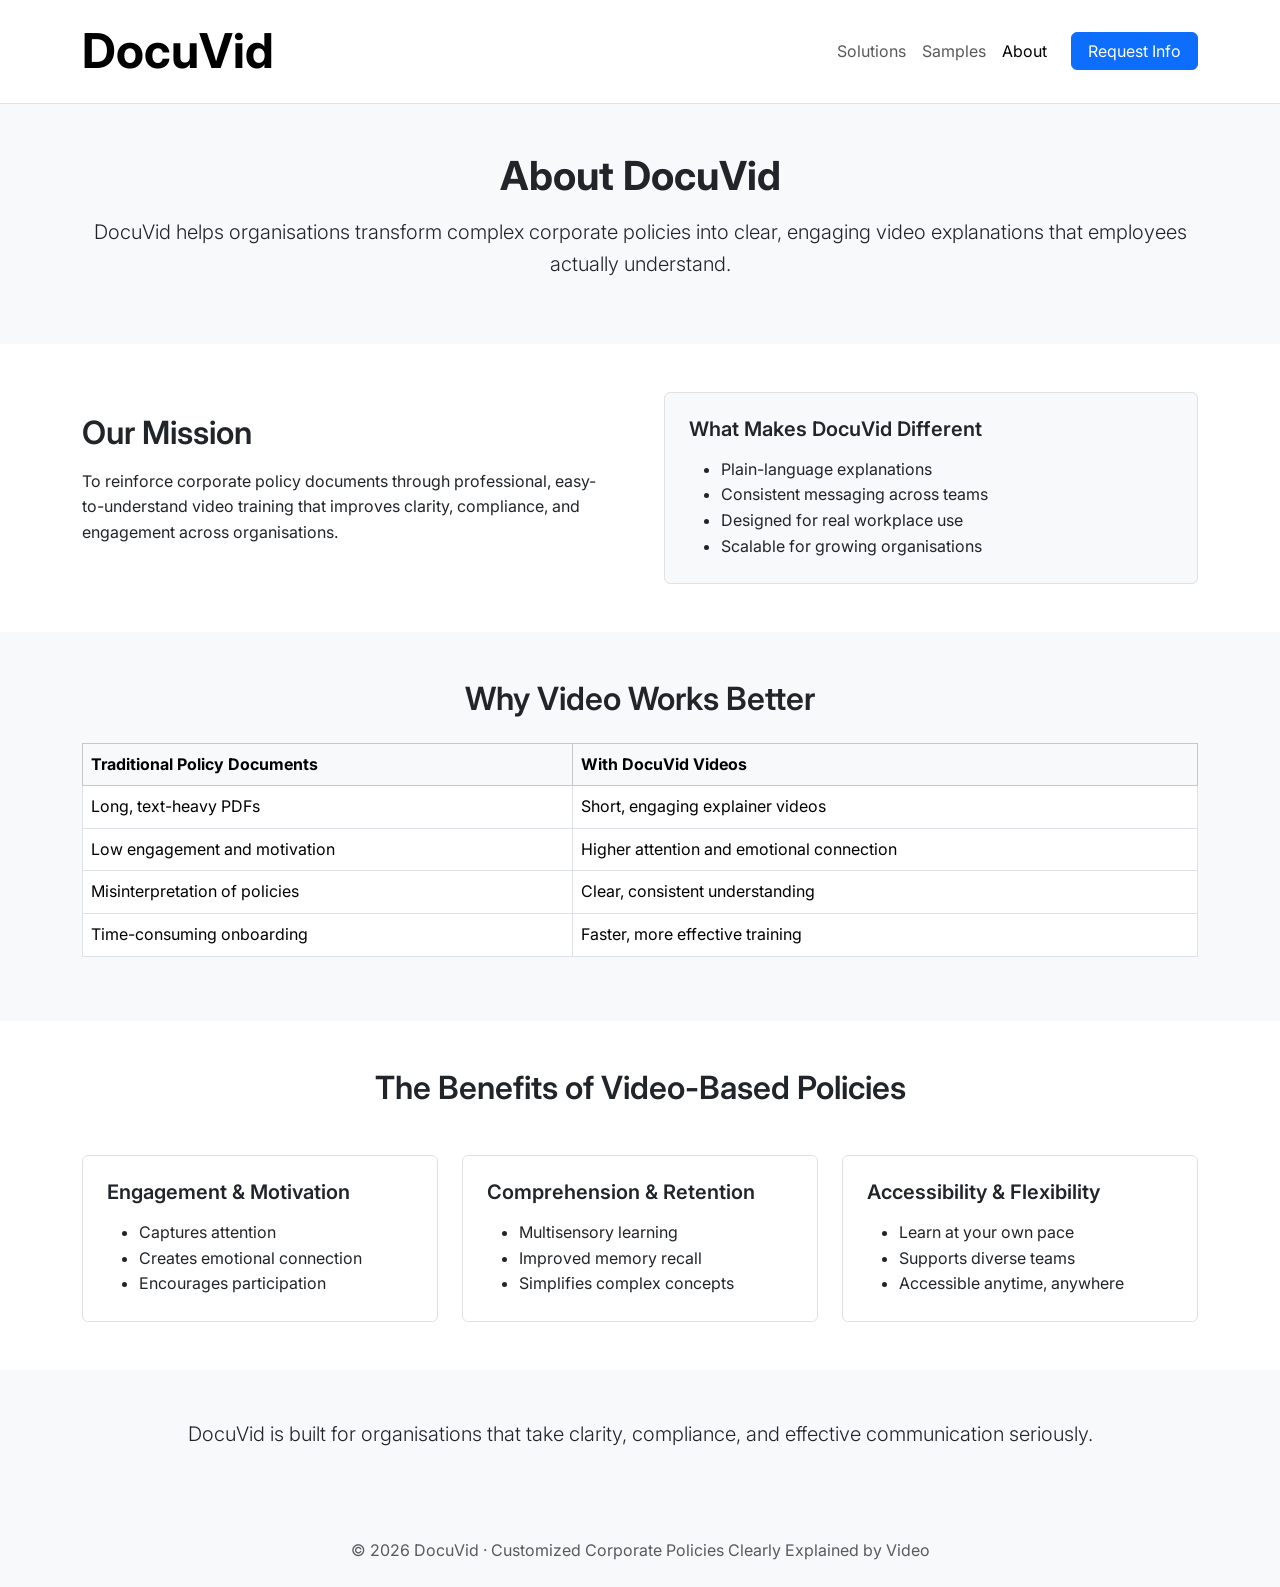
==== about.html @ 073a9fbd "Update about.html" ====
<!DOCTYPE html>
<html lang="en">
<head>
<meta charset="UTF-8">
<meta name="viewport" content="width=device-width, initial-scale=1">

<title>About DocuVid</title>

<link href="https://cdn.jsdelivr.net/npm/bootstrap@5.3.2/dist/css/bootstrap.min.css" rel="stylesheet">
<link href="https://cdn.jsdelivr.net/npm/bootstrap-icons@1.11.1/font/bootstrap-icons.css" rel="stylesheet">
<link href="https://fonts.googleapis.com/css2?family=Inter:wght@300;400;600;700&display=swap" rel="stylesheet">
<link rel="stylesheet" href="styles.css">
</head>

<body>

<!-- NAVBAR -->
<nav class="navbar navbar-expand-lg navbar-light bg-white border-bottom">
  <div class="container">
    <a class="navbar-brand fw-bold" href="index.html">DocuVid</a>

    <button class="navbar-toggler" type="button" data-bs-toggle="collapse" data-bs-target="#nav">
      <span class="navbar-toggler-icon"></span>
    </button>

    <div class="collapse navbar-collapse" id="nav">
      <ul class="navbar-nav ms-auto align-items-lg-center">
        <li class="nav-item"><a class="nav-link" href="solutions.html">Solutions</a></li>
        <li class="nav-item"><a class="nav-link" href="samples.html">Samples</a></li>
        <li class="nav-item"><a class="nav-link active" href="about.html">About</a></li>
        <li class="nav-item">
          <a class="btn btn-primary ms-lg-3 px-3" href="contact.html">
            Request Info
          </a>
        </li>
      </ul>
    </div>
  </div>
</nav>

<!-- INTRO -->
<section class="py-5 bg-light">
  <div class="container">
    <div class="content-narrow text-center">
      <h1 class="fw-bold">About DocuVid</h1>
      <p class="lead mt-3">
        DocuVid helps organisations transform complex corporate policies
        into clear, engaging video explanations that employees actually understand.
      </p>
    </div>
  </div>
</section>

<!-- MISSION -->
<section class="py-5">
  <div class="container">
    <div class="row align-items-center g-5">
      <div class="col-md-6">
        <div class="content-narrow">
          <h2 class="fw-semibold">Our Mission</h2>
          <p class="mt-3">
            To reinforce corporate policy documents through professional,
            easy-to-understand video training that improves clarity,
            compliance, and engagement across organisations.
          </p>
        </div>
      </div>

      <div class="col-md-6">
        <div class="p-4 border rounded bg-light h-100">
          <h5 class="fw-semibold mb-3">What Makes DocuVid Different</h5>
          <ul class="mb-0">
            <li>Plain-language explanations</li>
            <li>Consistent messaging across teams</li>
            <li>Designed for real workplace use</li>
            <li>Scalable for growing organisations</li>
          </ul>
        </div>
      </div>
    </div>
  </div>
</section>

<!-- TABLE -->
<section class="py-5 bg-light">
  <div class="container">
    <h2 class="fw-semibold text-center mb-4">Why Video Works Better</h2>

    <div class="table-responsive">
      <table class="table table-bordered align-middle bg-white">
        <thead class="table-light">
          <tr>
            <th>Traditional Policy Documents</th>
            <th>With DocuVid Videos</th>
          </tr>
        </thead>
        <tbody>
          <tr>
            <td>Long, text-heavy PDFs</td>
            <td>Short, engaging explainer videos</td>
          </tr>
          <tr>
            <td>Low engagement and motivation</td>
            <td>Higher attention and emotional connection</td>
          </tr>
          <tr>
            <td>Misinterpretation of policies</td>
            <td>Clear, consistent understanding</td>
          </tr>
          <tr>
            <td>Time-consuming onboarding</td>
            <td>Faster, more effective training</td>
          </tr>
        </tbody>
      </table>
    </div>
  </div>
</section>

<!-- BENEFITS -->
<section class="py-5">
  <div class="container">
    <h2 class="fw-semibold text-center mb-5">
      The Benefits of Video-Based Policies
    </h2>

    <div class="row g-4">
      <div class="col-md-4">
        <div class="p-4 border rounded h-100">
          <h5 class="fw-semibold">Engagement & Motivation</h5>
          <ul class="mt-3 mb-0">
            <li>Captures attention</li>
            <li>Creates emotional connection</li>
            <li>Encourages participation</li>
          </ul>
        </div>
      </div>

      <div class="col-md-4">
        <div class="p-4 border rounded h-100">
          <h5 class="fw-semibold">Comprehension & Retention</h5>
          <ul class="mt-3 mb-0">
            <li>Multisensory learning</li>
            <li>Improved memory recall</li>
            <li>Simplifies complex concepts</li>
          </ul>
        </div>
      </div>

      <div class="col-md-4">
        <div class="p-4 border rounded h-100">
          <h5 class="fw-semibold">Accessibility & Flexibility</h5>
          <ul class="mt-3 mb-0">
            <li>Learn at your own pace</li>
            <li>Supports diverse teams</li>
            <li>Accessible anytime, anywhere</li>
          </ul>
        </div>
      </div>
    </div>
  </div>
</section>

<!-- CLOSING -->
<section class="py-5 bg-light">
  <div class="container">
    <div class="content-narrow text-center">
      <p class="lead">
        DocuVid is built for organisations that take clarity,
        compliance, and effective communication seriously.
      </p>
    </div>
  </div>
</section>

<footer class="py-4">
  <div class="container text-center text-muted">
    © 2026 DocuVid · Customized Corporate Policies Clearly Explained by Video
  </div>
</footer>

<script src="https://cdn.jsdelivr.net/npm/bootstrap@5.3.2/dist/js/bootstrap.bundle.min.js"></script>
</body>
</html>
---- styles.css ----
.navbar-brand {
  font-size: 3rem;      /* Increase DocuVid size */
  font-weight: 800;
}

.navbar {
  position: sticky;
  top: 0;
  z-index: 1030; /* above content */
  background: white;
}

@media (max-width: 768px) {
  .navbar-brand {
    font-size: 2.2rem;
  }
}

body { font-family: 'Inter', sans-serif; line-height:1.6; }
.navbar-brand { font-weight:700; }
.hero { background: linear-gradient(135deg,#0f2a44,#163d5c); color:white; }
.section-padding { padding: 80px 0; }
.icon-circle {
  width:70px; height:70px; border-radius:50%;
  background:#e7f1ff; display:flex;
  align-items:center; justify-content:center;
  margin:0 auto 20px;
}
footer { background:#f8f9fa; }
.card:hover { transform: translateY(-4px); transition:0.3s; }

.navbar .navbar-brand {
  font-size: 3rem !important;
  font-weight: 800;
}

.navbar .nav-link.btn-primary {
  background-color: #0d6efd !important;
  color: #fff !important;
  opacity: 1 !important;


/* Apply only to navbar Request Info button */
.navbar .btn-primary {
  animation: ctaPulse 4s ease-in-out infinite;
}

@media (prefers-reduced-motion: reduce) {
  .navbar .btn-primary {
    animation: none;
  }
}
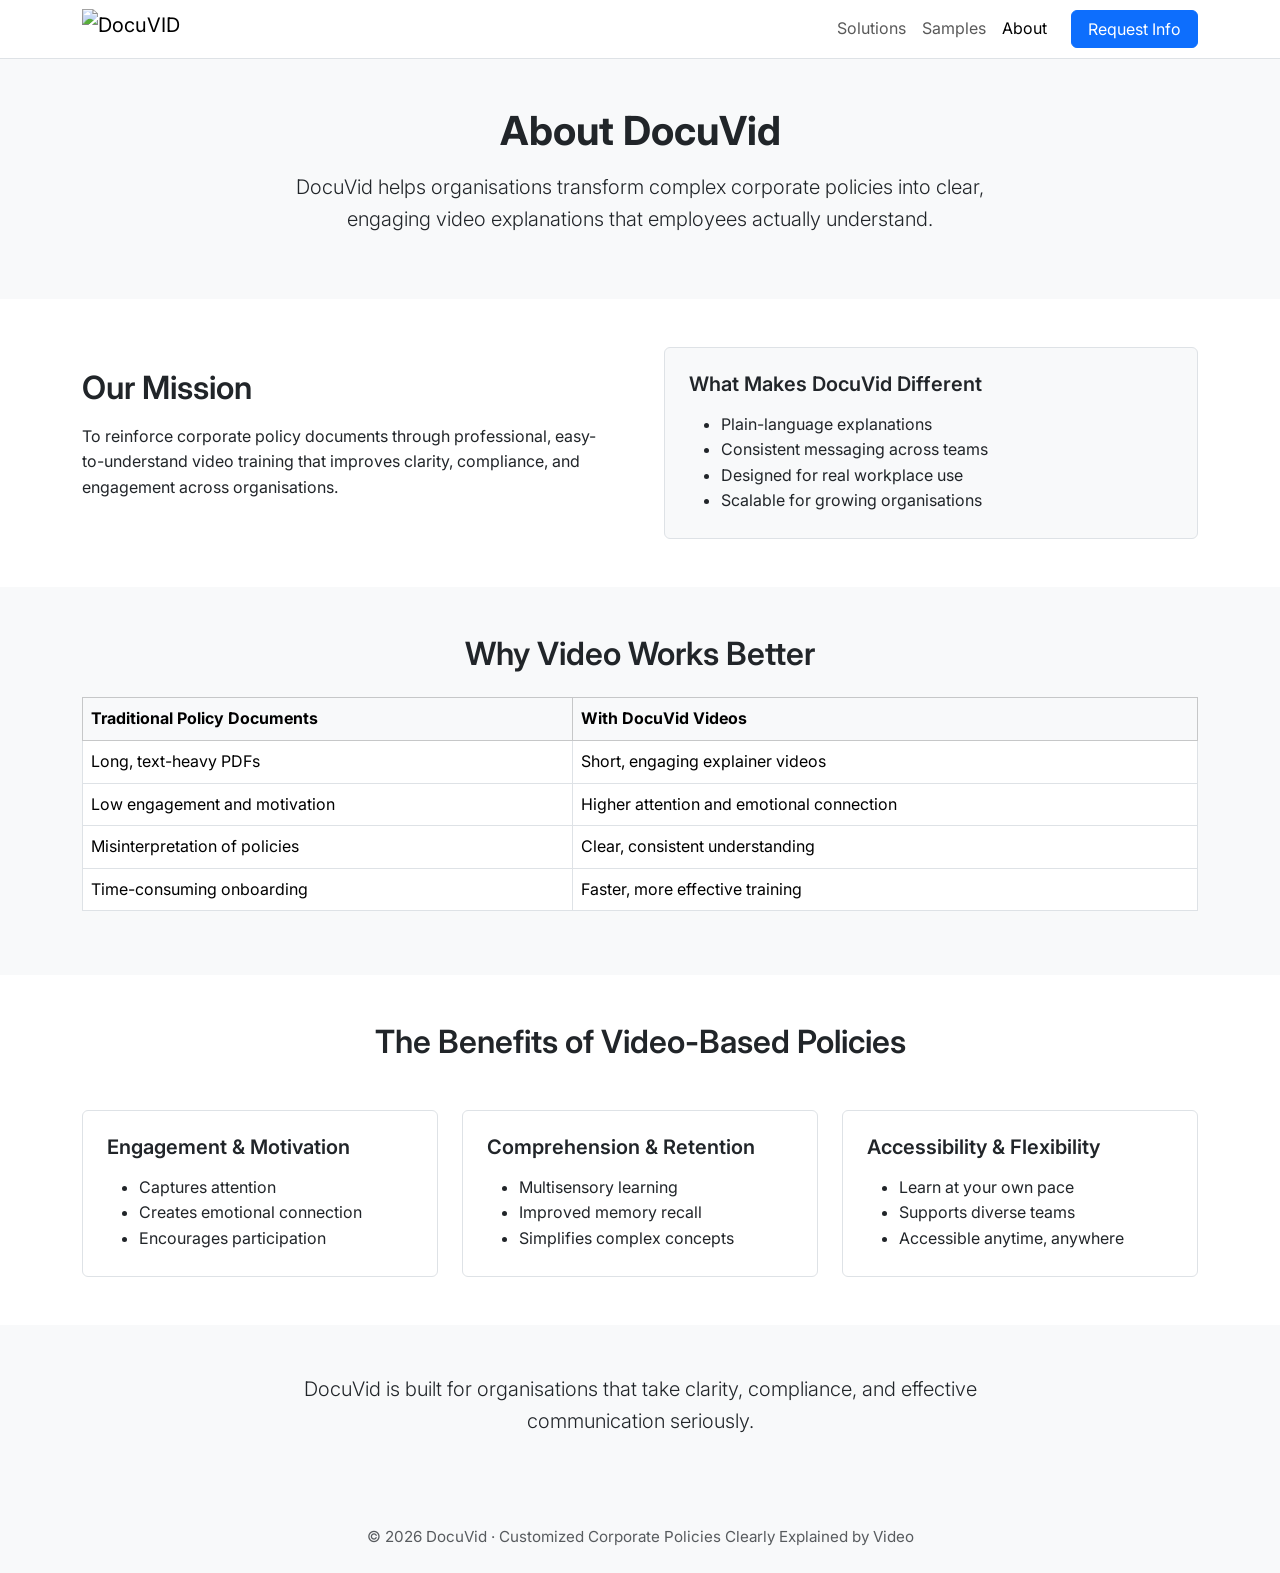
==== commit 5eebdd72: "Update about.html" ====
--- a/about.html
+++ b/about.html
@@ -17,7 +17,11 @@
 <!-- NAVBAR -->
 <nav class="navbar navbar-expand-lg navbar-light bg-white border-bottom">
   <div class="container">
-    <a class="navbar-brand fw-bold" href="index.html">DocuVid</a>
+
+    <!-- LOGO -->
+    <a class="navbar-brand" href="index.html">
+      <img src="assets/docuvid-logo.png" alt="DocuVID" class="logo-img">
+    </a>
 
     <button class="navbar-toggler" type="button" data-bs-toggle="collapse" data-bs-target="#nav">
       <span class="navbar-toggler-icon"></span>
@@ -25,9 +29,15 @@
 
     <div class="collapse navbar-collapse" id="nav">
       <ul class="navbar-nav ms-auto align-items-lg-center">
-        <li class="nav-item"><a class="nav-link" href="solutions.html">Solutions</a></li>
-        <li class="nav-item"><a class="nav-link" href="samples.html">Samples</a></li>
-        <li class="nav-item"><a class="nav-link active" href="about.html">About</a></li>
+        <li class="nav-item">
+          <a class="nav-link" href="solutions.html">Solutions</a>
+        </li>
+        <li class="nav-item">
+          <a class="nav-link" href="samples.html">Samples</a>
+        </li>
+        <li class="nav-item">
+          <a class="nav-link active" href="about.html">About</a>
+        </li>
         <li class="nav-item">
           <a class="btn btn-primary ms-lg-3 px-3" href="contact.html">
             Request Info
@@ -35,6 +45,7 @@
         </li>
       </ul>
     </div>
+
   </div>
 </nav>
 
@@ -55,6 +66,7 @@
 <section class="py-5">
   <div class="container">
     <div class="row align-items-center g-5">
+
       <div class="col-md-6">
         <div class="content-narrow">
           <h2 class="fw-semibold">Our Mission</h2>
@@ -77,6 +89,7 @@
           </ul>
         </div>
       </div>
+
     </div>
   </div>
 </section>
--- a/styles.css
+++ b/styles.css
@@ -1,52 +1,154 @@
-.navbar-brand {
-  font-size: 3rem;      /* Increase DocuVid size */
-  font-weight: 800;
+/* ================================
+   GLOBAL TYPOGRAPHY
+================================ */
+body {
+  font-family: 'Inter', sans-serif;
+  line-height: 1.6;
+  color: #212529;
 }
 
+/* ================================
+   NAVBAR
+================================ */
 .navbar {
   position: sticky;
   top: 0;
-  z-index: 1030; /* above content */
-  background: white;
+  z-index: 1030;
+  background-color: #ffffff;
 }
 
-@media (max-width: 768px) {
-  .navbar-brand {
-    font-size: 2.2rem;
+/* Brand container (image-based logo) */
+.navbar-brand {
+  display: flex;
+  align-items: center;
+  padding: 0;
+  margin-right: 1rem;
+}
+
+/* Logo image */
+.logo-img {
+  height: 36px;            /* Mobile & tablet */
+  width: auto;
+  display: block;
+}
+
+@media (min-width: 992px) {
+  .logo-img {
+    height: 40px;          /* Desktop */
   }
 }
 
-body { font-family: 'Inter', sans-serif; line-height:1.6; }
-.navbar-brand { font-weight:700; }
-.hero { background: linear-gradient(135deg,#0f2a44,#163d5c); color:white; }
-.section-padding { padding: 80px 0; }
-.icon-circle {
-  width:70px; height:70px; border-radius:50%;
-  background:#e7f1ff; display:flex;
-  align-items:center; justify-content:center;
-  margin:0 auto 20px;
-}
-footer { background:#f8f9fa; }
-.card:hover { transform: translateY(-4px); transition:0.3s; }
-
-.navbar .navbar-brand {
-  font-size: 3rem !important;
-  font-weight: 800;
+/* Prevent navbar height jump */
+.navbar-brand img {
+  max-height: 100%;
 }
 
-.navbar .nav-link.btn-primary {
+/* ================================
+   HERO & SECTIONS
+================================ */
+.hero {
+  background: linear-gradient(135deg, #0f2a44, #163d5c);
+  color: #ffffff;
+}
+
+.section-padding {
+  padding: 80px 0;
+}
+
+.section {
+  padding: 60px 20px;
+  text-align: center;
+}
+
+.content-narrow {
+  max-width: 760px;
+  margin-left: auto;
+  margin-right: auto;
+}
+
+/* ================================
+   ICONS & CARDS
+================================ */
+.icon-circle {
+  width: 70px;
+  height: 70px;
+  border-radius: 50%;
+  background: #e7f1ff;
+  display: flex;
+  align-items: center;
+  justify-content: center;
+  margin: 0 auto 20px;
+}
+
+.card {
+  transition: transform 0.3s ease, box-shadow 0.3s ease;
+  border: none;
+}
+
+.card:hover {
+  transform: translateY(-4px);
+  box-shadow: 0 8px 24px rgba(0, 0, 0, 0.08);
+}
+
+/* ================================
+   FEATURE LIST
+================================ */
+.feature-list {
+  max-width: 760px;
+  margin: 60px auto;
+  padding-left: 1rem;
+}
+
+.feature-list li {
+  margin-bottom: 12px;
+}
+
+/* ================================
+   FOOTER
+================================ */
+footer {
+  background-color: #f8f9fa;
+  font-size: 0.95rem;
+}
+
+/* ================================
+   REQUEST INFO CTA (NAVBAR)
+================================ */
+
+/* Pulse animation */
+@keyframes ctaPulse {
+  0% {
+    box-shadow: 0 0 0 0 rgba(13, 110, 253, 0.45);
+  }
+  70% {
+    box-shadow: 0 0 0 10px rgba(13, 110, 253, 0);
+  }
+  100% {
+    box-shadow: 0 0 0 0 rgba(13, 110, 253, 0);
+  }
+}
+
+/* Apply only to navbar primary CTA */
+.navbar .btn-primary {
   background-color: #0d6efd !important;
-  color: #fff !important;
+  color: #ffffff !important;
   opacity: 1 !important;
-
-
-/* Apply only to navbar Request Info button */
-.navbar .btn-primary {
   animation: ctaPulse 4s ease-in-out infinite;
 }
 
+/* Accessibility: reduced motion */
 @media (prefers-reduced-motion: reduce) {
   .navbar .btn-primary {
     animation: none;
   }
 }
+
+/* ================================
+   STICKY FLOATING CTA (OPTIONAL)
+================================ */
+.sticky-cta {
+  position: fixed;
+  bottom: 20px;
+  right: 20px;
+  z-index: 999;
+}
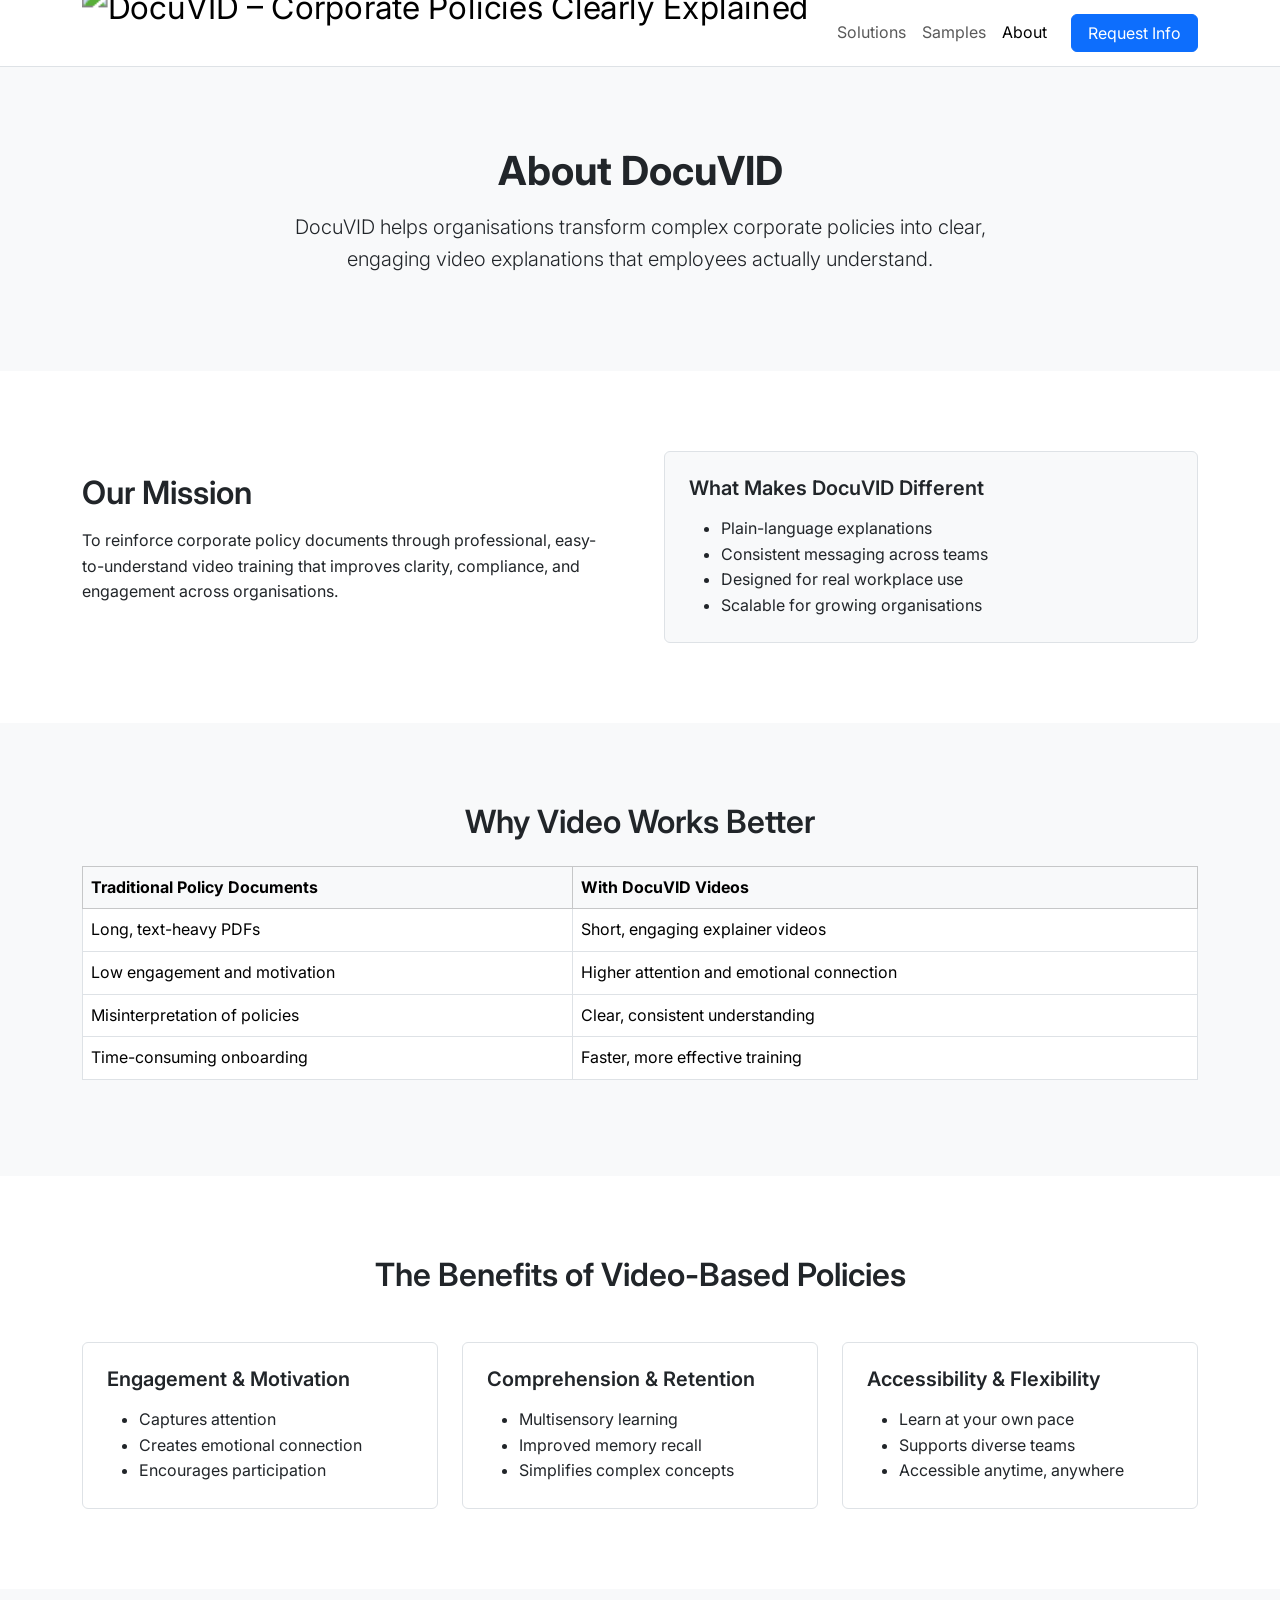
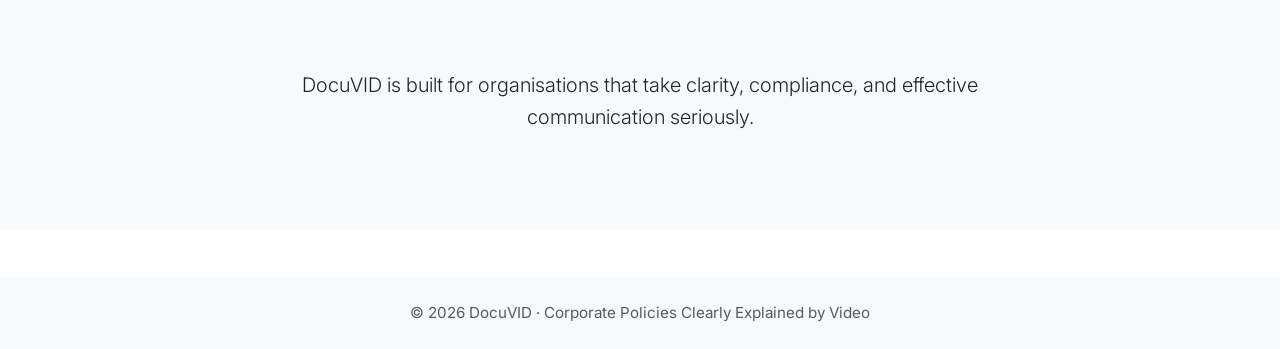
==== commit bbc4091b: "Update about.html" ====
--- a/about.html
+++ b/about.html
@@ -1,15 +1,20 @@
 <!DOCTYPE html>
 <html lang="en">
 <head>
-<meta charset="UTF-8">
-<meta name="viewport" content="width=device-width, initial-scale=1">
-
-<title>About DocuVid</title>
-
-<link href="https://cdn.jsdelivr.net/npm/bootstrap@5.3.2/dist/css/bootstrap.min.css" rel="stylesheet">
-<link href="https://cdn.jsdelivr.net/npm/bootstrap-icons@1.11.1/font/bootstrap-icons.css" rel="stylesheet">
-<link href="https://fonts.googleapis.com/css2?family=Inter:wght@300;400;600;700&display=swap" rel="stylesheet">
-<link rel="stylesheet" href="styles.css">
+  <meta charset="UTF-8">
+  <meta name="viewport" content="width=device-width, initial-scale=1">
+
+  <title>About DocuVID</title>
+
+  <!-- Bootstrap -->
+  <link href="https://cdn.jsdelivr.net/npm/bootstrap@5.3.2/dist/css/bootstrap.min.css" rel="stylesheet">
+  <link href="https://cdn.jsdelivr.net/npm/bootstrap-icons@1.11.1/font/bootstrap-icons.css" rel="stylesheet">
+
+  <!-- Fonts -->
+  <link href="https://fonts.googleapis.com/css2?family=Inter:wght@300;400;600;700&display=swap" rel="stylesheet">
+
+  <!-- Site Styles -->
+  <link rel="stylesheet" href="styles.css">
 </head>
 
 <body>
@@ -19,8 +24,13 @@
   <div class="container">
 
     <!-- LOGO -->
-    <a class="navbar-brand" href="index.html">
-      <img src="assets/docuvid-logo.png" alt="DocuVID" class="logo-img">
+    <a class="navbar-brand d-flex align-items-center" href="index.html">
+      <img
+        src="/img/docuvid-logo.png"
+        alt="DocuVID – Corporate Policies Clearly Explained"
+        class="logo-img"
+        loading="eager"
+      >
     </a>
 
     <button class="navbar-toggler" type="button" data-bs-toggle="collapse" data-bs-target="#nav">
@@ -39,7 +49,7 @@
           <a class="nav-link active" href="about.html">About</a>
         </li>
         <li class="nav-item">
-          <a class="btn btn-primary ms-lg-3 px-3" href="contact.html">
+          <a class="btn btn-primary text-white ms-lg-3 px-3" href="contact.html">
             Request Info
           </a>
         </li>
@@ -50,12 +60,12 @@
 </nav>
 
 <!-- INTRO -->
-<section class="py-5 bg-light">
-  <div class="container">
-    <div class="content-narrow text-center">
-      <h1 class="fw-bold">About DocuVid</h1>
+<section class="section-padding bg-light text-center">
+  <div class="container">
+    <div class="content-narrow">
+      <h1 class="fw-bold">About DocuVID</h1>
       <p class="lead mt-3">
-        DocuVid helps organisations transform complex corporate policies
+        DocuVID helps organisations transform complex corporate policies
         into clear, engaging video explanations that employees actually understand.
       </p>
     </div>
@@ -63,7 +73,7 @@
 </section>
 
 <!-- MISSION -->
-<section class="py-5">
+<section class="section-padding">
   <div class="container">
     <div class="row align-items-center g-5">
 
@@ -80,7 +90,7 @@
 
       <div class="col-md-6">
         <div class="p-4 border rounded bg-light h-100">
-          <h5 class="fw-semibold mb-3">What Makes DocuVid Different</h5>
+          <h5 class="fw-semibold mb-3">What Makes DocuVID Different</h5>
           <ul class="mb-0">
             <li>Plain-language explanations</li>
             <li>Consistent messaging across teams</li>
@@ -94,8 +104,8 @@
   </div>
 </section>
 
-<!-- TABLE -->
-<section class="py-5 bg-light">
+<!-- COMPARISON TABLE -->
+<section class="section-padding bg-light">
   <div class="container">
     <h2 class="fw-semibold text-center mb-4">Why Video Works Better</h2>
 
@@ -104,7 +114,7 @@
         <thead class="table-light">
           <tr>
             <th>Traditional Policy Documents</th>
-            <th>With DocuVid Videos</th>
+            <th>With DocuVID Videos</th>
           </tr>
         </thead>
         <tbody>
@@ -131,7 +141,7 @@
 </section>
 
 <!-- BENEFITS -->
-<section class="py-5">
+<section class="section-padding">
   <div class="container">
     <h2 class="fw-semibold text-center mb-5">
       The Benefits of Video-Based Policies
@@ -175,20 +185,21 @@
 </section>
 
 <!-- CLOSING -->
-<section class="py-5 bg-light">
+<section class="section-padding bg-light">
   <div class="container">
     <div class="content-narrow text-center">
       <p class="lead">
-        DocuVid is built for organisations that take clarity,
+        DocuVID is built for organisations that take clarity,
         compliance, and effective communication seriously.
       </p>
     </div>
   </div>
 </section>
 
-<footer class="py-4">
+<!-- FOOTER -->
+<footer class="py-4 mt-5">
   <div class="container text-center text-muted">
-    © 2026 DocuVid · Customized Corporate Policies Clearly Explained by Video
+    © 2026 DocuVID · Corporate Policies Clearly Explained by Video
   </div>
 </footer>
 
--- a/styles.css
+++ b/styles.css
@@ -5,6 +5,7 @@
   font-family: 'Inter', sans-serif;
   line-height: 1.6;
   color: #212529;
+  margin: 0;
 }
 
 /* ================================
@@ -15,9 +16,11 @@
   top: 0;
   z-index: 1030;
   background-color: #ffffff;
+  padding-top: 1px;
+  padding-bottom: 1px;
 }
 
-/* Brand container (image-based logo) */
+/* Brand container */
 .navbar-brand {
   display: flex;
   align-items: center;
@@ -25,22 +28,37 @@
   margin-right: 1rem;
 }
 
-/* Logo image */
+/* Logo image — mobile first */
 .logo-img {
-  height: 36px;            /* Mobile & tablet */
+  height: 44px;          /* Mobile */
   width: auto;
   display: block;
 }
 
+/* Tablet */
+@media (min-width: 768px) {
+  .logo-img {
+    height: 52px;
+  }
+}
+
+/* Desktop */
 @media (min-width: 992px) {
   .logo-img {
-    height: 40px;          /* Desktop */
+    height: 64px;
   }
 }
 
 /* Prevent navbar height jump */
 .navbar-brand img {
   max-height: 100%;
+}
+
+.logo-img {
+  height: 64px;        /* Layout-safe base size */
+  width: auto;
+  transform: scale(1.6); /* Visually enlarges logo */
+  transform-origin: left center;
 }
 
 /* ================================
@@ -81,8 +99,8 @@
 }
 
 .card {
+  border: none;
   transition: transform 0.3s ease, box-shadow 0.3s ease;
-  border: none;
 }
 
 .card:hover {
@@ -114,8 +132,6 @@
 /* ================================
    REQUEST INFO CTA (NAVBAR)
 ================================ */
-
-/* Pulse animation */
 @keyframes ctaPulse {
   0% {
     box-shadow: 0 0 0 0 rgba(13, 110, 253, 0.45);
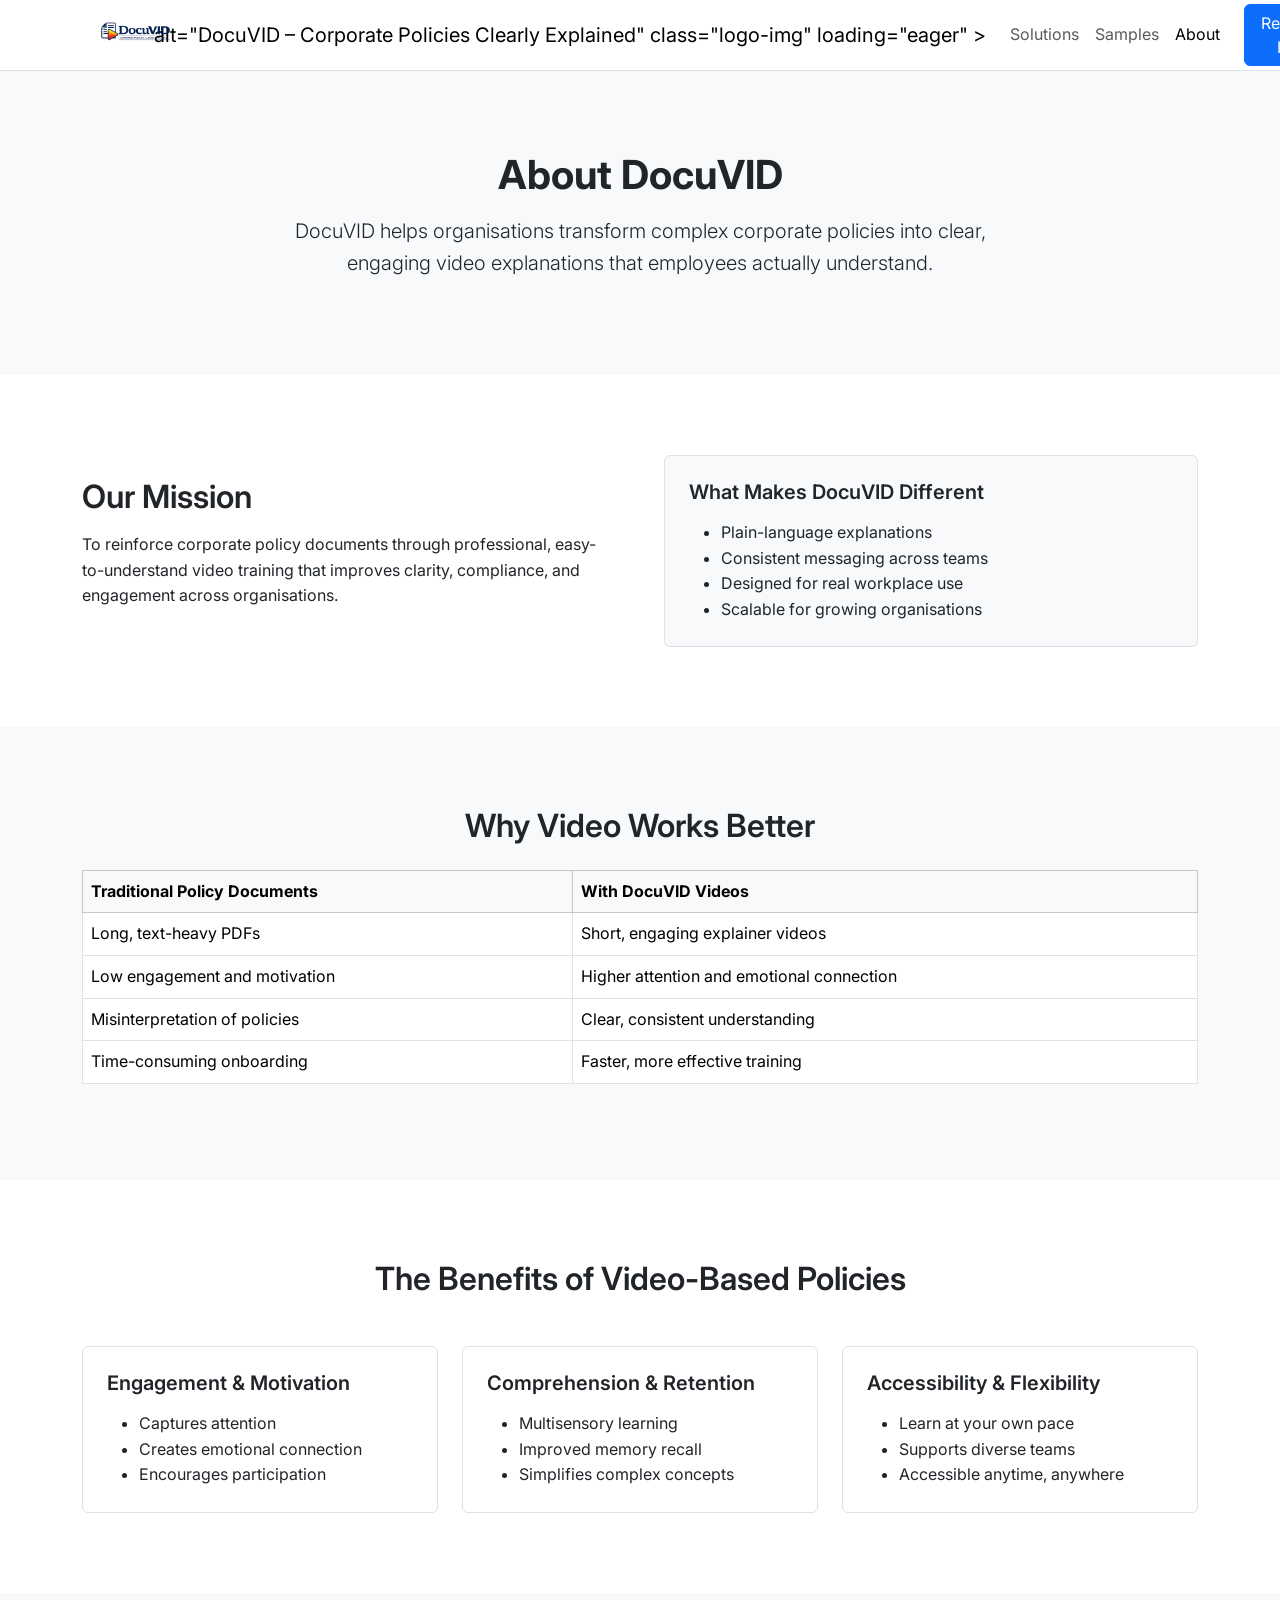
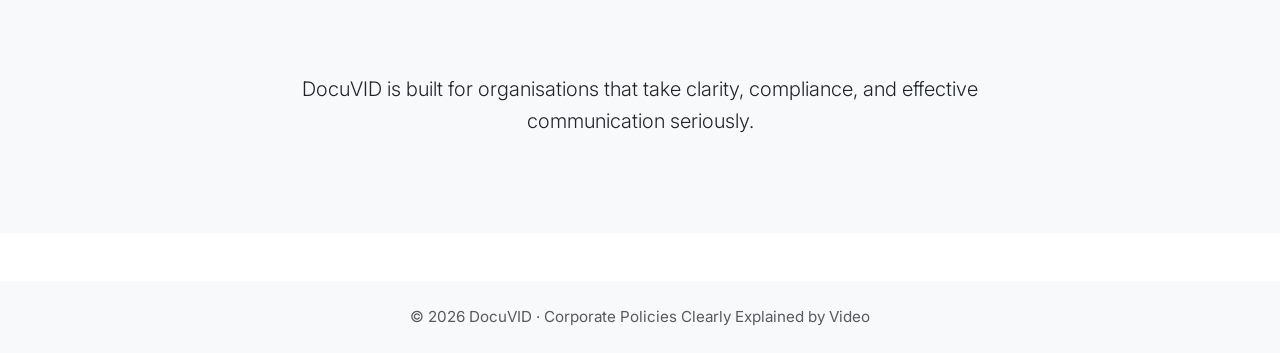
==== commit f24031c3: "Update about.html" ====
--- a/about.html
+++ b/about.html
@@ -26,7 +26,7 @@
     <!-- LOGO -->
     <a class="navbar-brand d-flex align-items-center" href="index.html">
       <img
-        src="/img/docuvid-logo.png"
+       <img src="/assets/img/docuvid-logo.png" class="logo-img" alt="DocuVID">
         alt="DocuVID – Corporate Policies Clearly Explained"
         class="logo-img"
         loading="eager"
@@ -206,3 +206,4 @@
 <script src="https://cdn.jsdelivr.net/npm/bootstrap@5.3.2/dist/js/bootstrap.bundle.min.js"></script>
 </body>
 </html>
+
--- a/styles.css
+++ b/styles.css
@@ -16,8 +16,8 @@
   top: 0;
   z-index: 1030;
   background-color: #ffffff;
-  padding-top: 1px;
-  padding-bottom: 1px;
+  padding-top: 4px;
+  padding-bottom: 4px;
 }
 
 /* Brand container */
@@ -26,39 +26,39 @@
   align-items: center;
   padding: 0;
   margin-right: 1rem;
+  line-height: 0; /* prevents vertical logo spacing */
 }
 
-/* Logo image — mobile first */
+/* ================================
+   LOGO (SAFE SCALING — NO LAYOUT SHIFT)
+================================ */
+/*
+  Base height anchors layout.
+  transform scales visually without
+  affecting navbar height or borders.
+*/
 .logo-img {
-  height: 44px;          /* Mobile */
+  height: 40px;                 /* layout-safe anchor */
   width: auto;
   display: block;
+  transform: scale(1.6);        /* visual size */
+  transform-origin: left center;
 }
 
 /* Tablet */
 @media (min-width: 768px) {
   .logo-img {
-    height: 52px;
+    height: 44px;
+    transform: scale(1.6);
   }
 }
 
 /* Desktop */
 @media (min-width: 992px) {
   .logo-img {
-    height: 64px;
+    height: 48px;
+    transform: scale(1.6);
   }
-}
-
-/* Prevent navbar height jump */
-.navbar-brand img {
-  max-height: 100%;
-}
-
-.logo-img {
-  height: 64px;        /* Layout-safe base size */
-  width: auto;
-  transform: scale(1.6); /* Visually enlarges logo */
-  transform-origin: left center;
 }
 
 /* ================================
@@ -144,7 +144,7 @@
   }
 }
 
-/* Apply only to navbar primary CTA */
+/* Apply ONLY to navbar primary CTA */
 .navbar .btn-primary {
   background-color: #0d6efd !important;
   color: #ffffff !important;
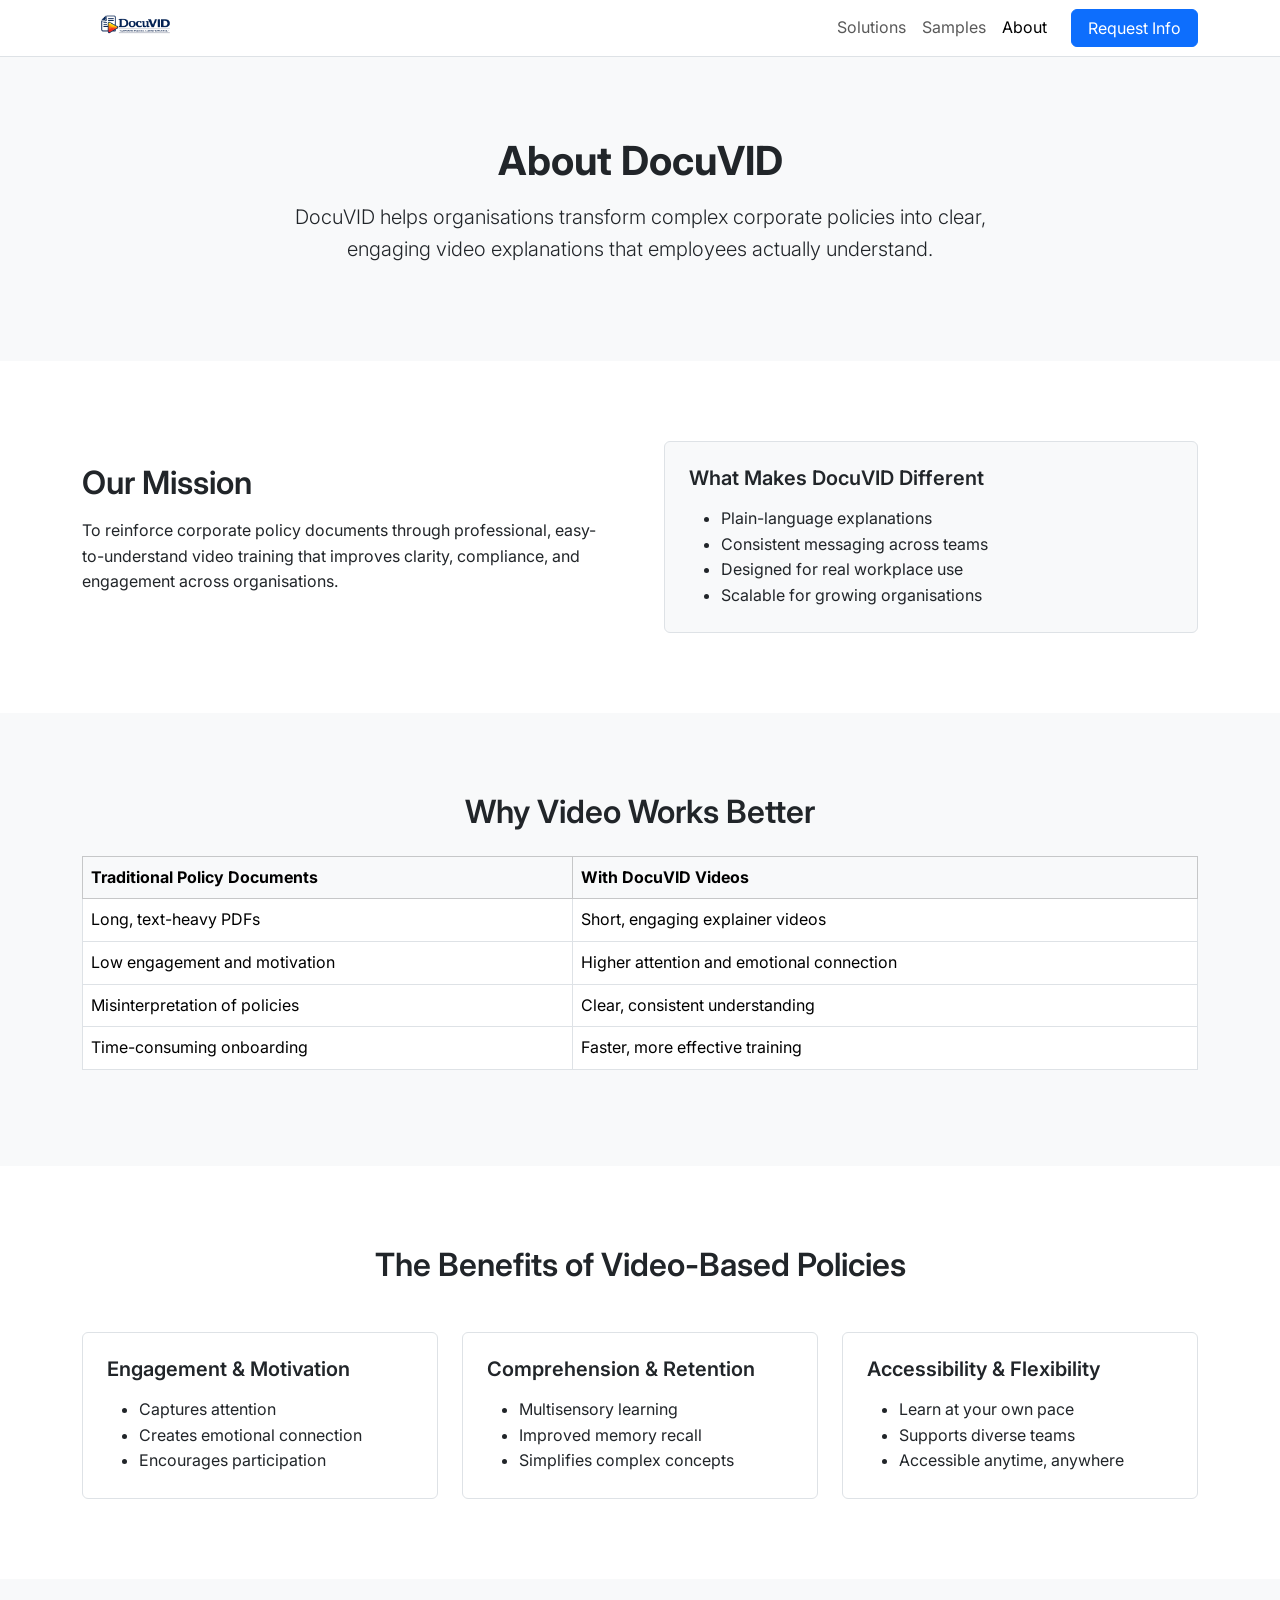
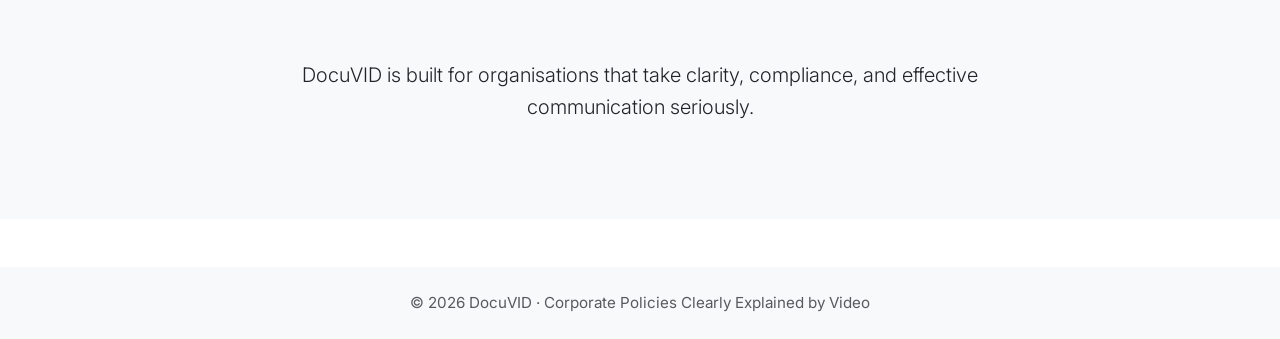
==== commit 0c1398d9: "Update about.html" ====
--- a/about.html
+++ b/about.html
@@ -24,14 +24,9 @@
   <div class="container">
 
     <!-- LOGO -->
-    <a class="navbar-brand d-flex align-items-center" href="index.html">
-      <img
-       <img src="/assets/img/docuvid-logo.png" class="logo-img" alt="DocuVID">
-        alt="DocuVID – Corporate Policies Clearly Explained"
-        class="logo-img"
-        loading="eager"
-      >
-    </a>
+<a class="navbar-brand d-flex align-items-center" href="index.html">
+  <img src="/assets/img/docuvid-logo.png" class="logo-img" loading="eager">
+</a>
 
     <button class="navbar-toggler" type="button" data-bs-toggle="collapse" data-bs-target="#nav">
       <span class="navbar-toggler-icon"></span>
@@ -207,3 +202,4 @@
 </body>
 </html>
 
+
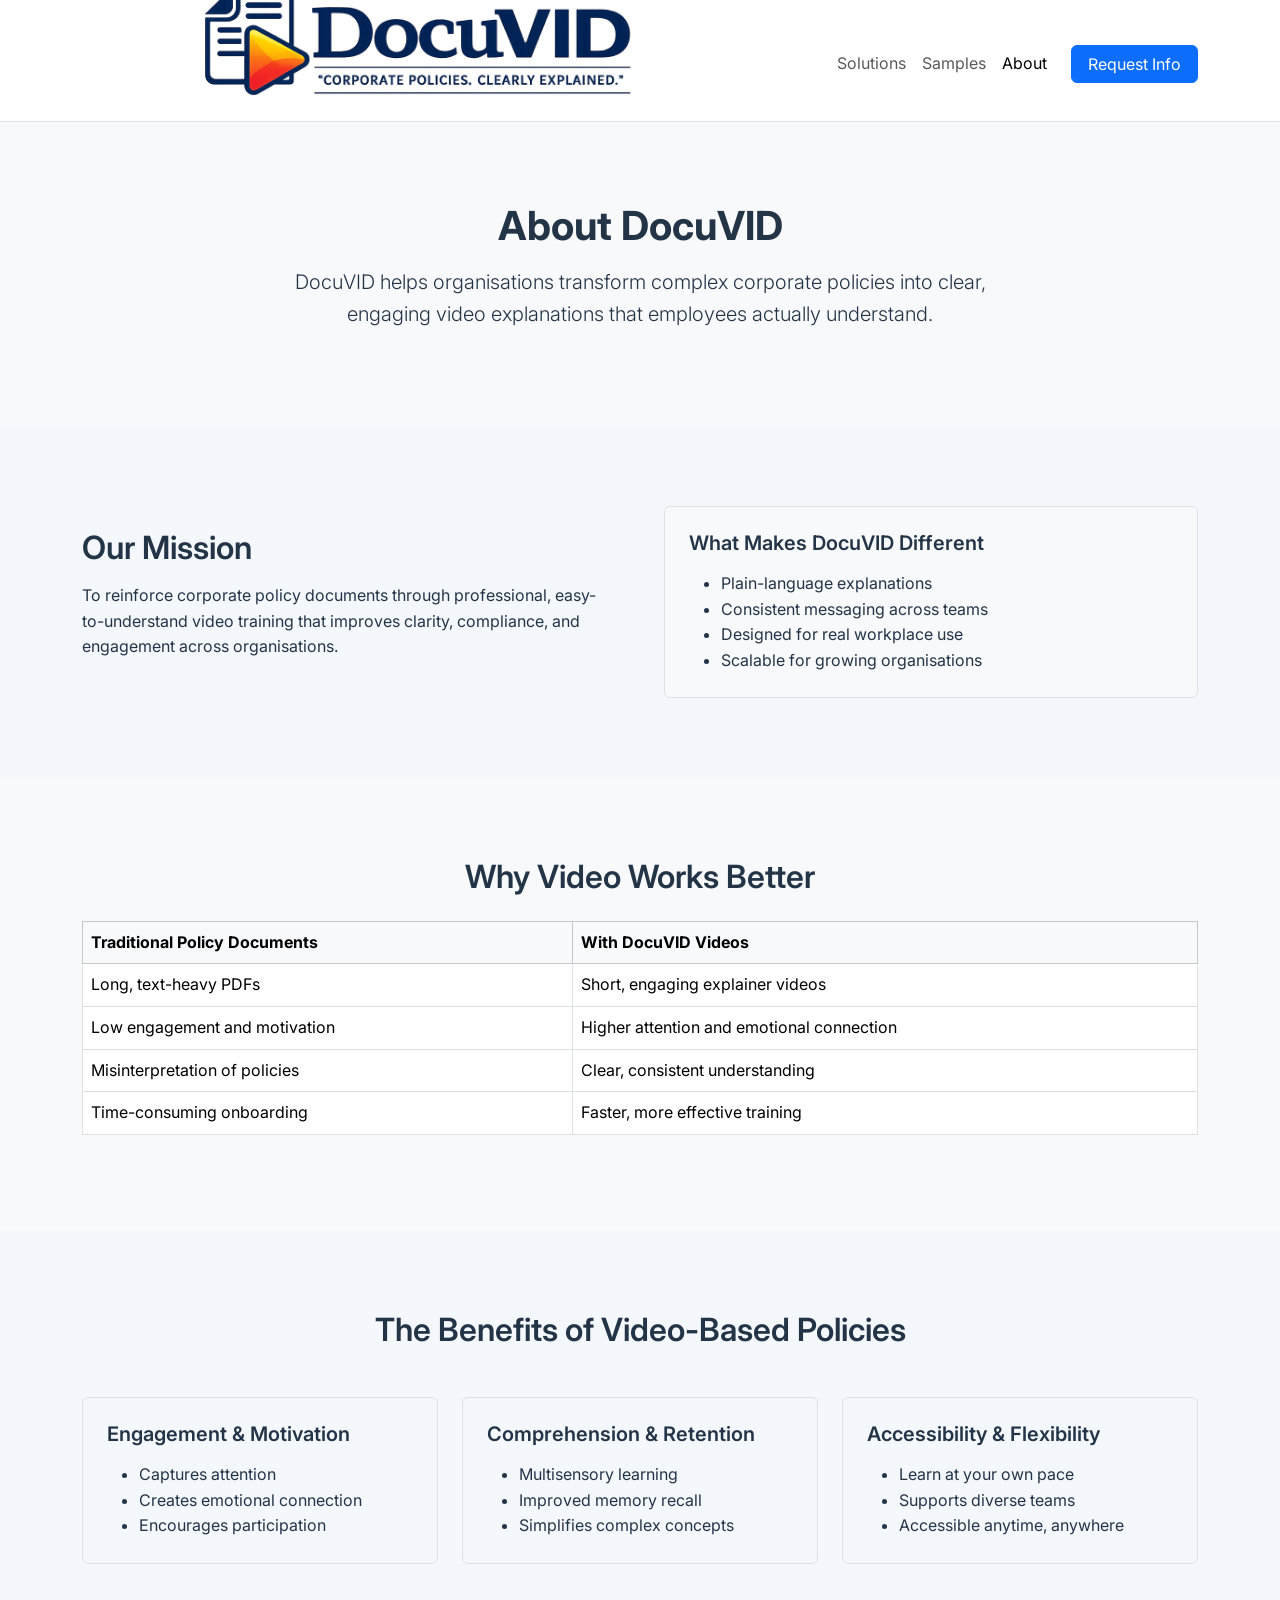
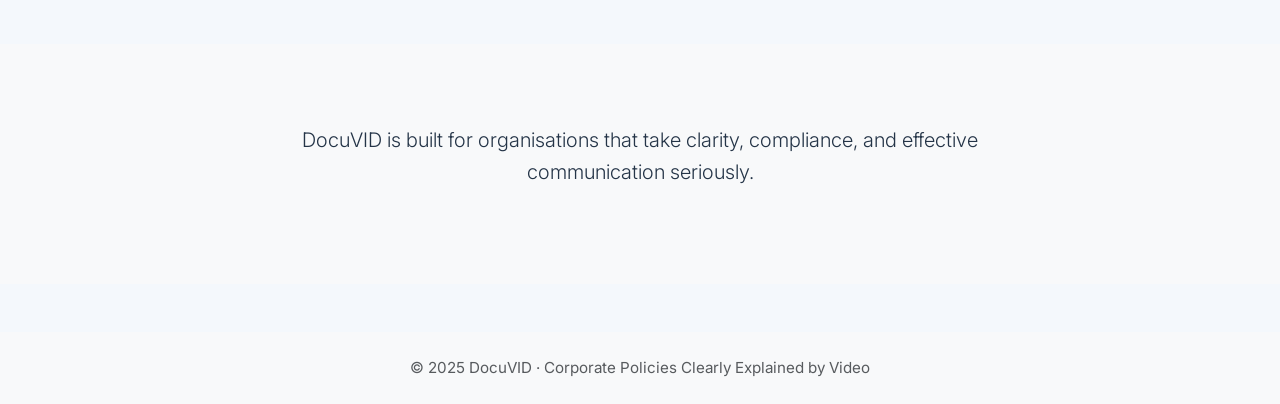
==== commit 51088481: "Update about.html" ====
--- a/about.html
+++ b/about.html
@@ -194,7 +194,7 @@
 <!-- FOOTER -->
 <footer class="py-4 mt-5">
   <div class="container text-center text-muted">
-    © 2026 DocuVID · Corporate Policies Clearly Explained by Video
+    © 2025 DocuVID · Corporate Policies Clearly Explained by Video
   </div>
 </footer>
 
@@ -203,3 +203,4 @@
 </html>
 
 
+
--- a/styles.css
+++ b/styles.css
@@ -1,72 +1,74 @@
-/* ================================
-   GLOBAL TYPOGRAPHY
-================================ */
+/* =====================================================
+   CSS VARIABLES
+===================================================== */
+:root {
+  --primary: #0b3c5d;
+  --secondary: #1f6fa8;
+  --light: #f4f8fc;
+  --dark: #243447;
+}
+
+/* =====================================================
+   GLOBAL RESET & TYPOGRAPHY
+===================================================== */
+* {
+  box-sizing: border-box;
+}
+
 body {
-  font-family: 'Inter', sans-serif;
+  margin: 1;
+  font-family: 'Inter', "Segoe UI", Roboto, Arial, sans-serif;
+  background: var(--light);
+  color: var(--dark);
   line-height: 1.6;
-  color: #212529;
-  margin: 0;
-}
-
-/* ================================
-   NAVBAR
-================================ */
+}
+
+/* =====================================================
+   NAVBAR (BOOTSTRAP)
+===================================================== */
 .navbar {
   position: sticky;
-  top: 0;
+  top: 3;
   z-index: 1030;
   background-color: #ffffff;
-  padding-top: 4px;
-  padding-bottom: 4px;
-}
-
-/* Brand container */
+  padding-top: 16px;
+  padding-bottom: 10px;
+  border-bottom: 3px solid #dee2e6;
+}
+
+/* Brand container — locks layout */
 .navbar-brand {
   display: flex;
-  align-items: center;
+  align-items: left;
   padding: 0;
-  margin-right: 1rem;
-  line-height: 0; /* prevents vertical logo spacing */
-}
-
-/* ================================
-   LOGO (SAFE SCALING — NO LAYOUT SHIFT)
-================================ */
+  margin-left: 0.2rem;
+  line-height: 10; /* CRITICAL: prevents height expansion */
+}
+
+/* =====================================================
+   LOGO — VISUAL SCALE ONLY (NO LAYOUT SHIFT)
+===================================================== */
 /*
-  Base height anchors layout.
-  transform scales visually without
-  affecting navbar height or borders.
+  DO NOT increase height.
+  Height anchors layout.
+  transform scales visually only.
 */
 .logo-img {
-  height: 40px;                 /* layout-safe anchor */
+  height: 95px;                 /* layout anchor */
   width: auto;
   display: block;
-  transform: scale(1.6);        /* visual size */
-  transform-origin: left center;
-}
-
-/* Tablet */
-@media (min-width: 768px) {
-  .logo-img {
-    height: 44px;
-    transform: scale(1.6);
-  }
-}
-
-/* Desktop */
-@media (min-width: 992px) {
-  .logo-img {
-    height: 48px;
-    transform: scale(1.6);
-  }
-}
-
-/* ================================
+  transform: scale(5);          /* 🔥 5× visual size */
+  transform-origin: left;
+  pointer-events: auto;
+}
+
+/* =====================================================
    HERO & SECTIONS
-================================ */
+===================================================== */
 .hero {
   background: linear-gradient(135deg, #0f2a44, #163d5c);
   color: #ffffff;
+  text-align: center;
 }
 
 .section-padding {
@@ -84,9 +86,9 @@
   margin-right: auto;
 }
 
-/* ================================
+/* =====================================================
    ICONS & CARDS
-================================ */
+===================================================== */
 .icon-circle {
   width: 70px;
   height: 70px;
@@ -108,9 +110,9 @@
   box-shadow: 0 8px 24px rgba(0, 0, 0, 0.08);
 }
 
-/* ================================
+/* =====================================================
    FEATURE LIST
-================================ */
+===================================================== */
 .feature-list {
   max-width: 760px;
   margin: 60px auto;
@@ -121,17 +123,76 @@
   margin-bottom: 12px;
 }
 
-/* ================================
+/* =====================================================
+   CONTENT (NON-BOOTSTRAP PAGES)
+===================================================== */
+.content {
+  max-width: 1000px;
+  margin: auto;
+  padding: 60px 20px;
+}
+
+.note {
+  margin-top: 30px;
+  font-size: 0.95rem;
+  color: #555;
+  border-left: 4px solid var(--secondary);
+  padding-left: 15px;
+}
+
+/* =====================================================
+   FORMS
+===================================================== */
+form {
+  max-width: 500px;
+}
+
+input,
+textarea {
+  width: 100%;
+  padding: 12px;
+  margin-top: 8px;
+  margin-bottom: 20px;
+  border: 1px solid #ccc;
+  border-radius: 4px;
+}
+
+button {
+  background: var(--secondary);
+  color: white;
+  border: none;
+  padding: 12px 20px;
+  cursor: pointer;
+  border-radius: 4px;
+  font-size: 1rem;
+}
+
+button:hover {
+  background: #155a8a;
+}
+
+/* =====================================================
+   VIDEO GRID
+===================================================== */
+.video-grid {
+  display: grid;
+  grid-template-columns: repeat(auto-fit, minmax(280px, 1fr));
+  gap: 30px;
+}
+
+/* =====================================================
    FOOTER
-================================ */
+===================================================== */
 footer {
   background-color: #f8f9fa;
   font-size: 0.95rem;
-}
-
-/* ================================
+  text-align: center;
+  padding: 20px;
+}
+
+/* =====================================================
    REQUEST INFO CTA (NAVBAR)
-================================ */
+===================================================== */
 @keyframes ctaPulse {
   0% {
     box-shadow: 0 0 0 0 rgba(13, 110, 253, 0.45);
@@ -144,7 +205,6 @@
   }
 }
 
-/* Apply ONLY to navbar primary CTA */
 .navbar .btn-primary {
   background-color: #0d6efd !important;
   color: #ffffff !important;
@@ -152,16 +212,15 @@
   animation: ctaPulse 4s ease-in-out infinite;
 }
 
-/* Accessibility: reduced motion */
 @media (prefers-reduced-motion: reduce) {
   .navbar .btn-primary {
     animation: none;
   }
 }
 
-/* ================================
-   STICKY FLOATING CTA (OPTIONAL)
-================================ */
+/* =====================================================
+   OPTIONAL FLOATING CTA
+===================================================== */
 .sticky-cta {
   position: fixed;
   bottom: 20px;
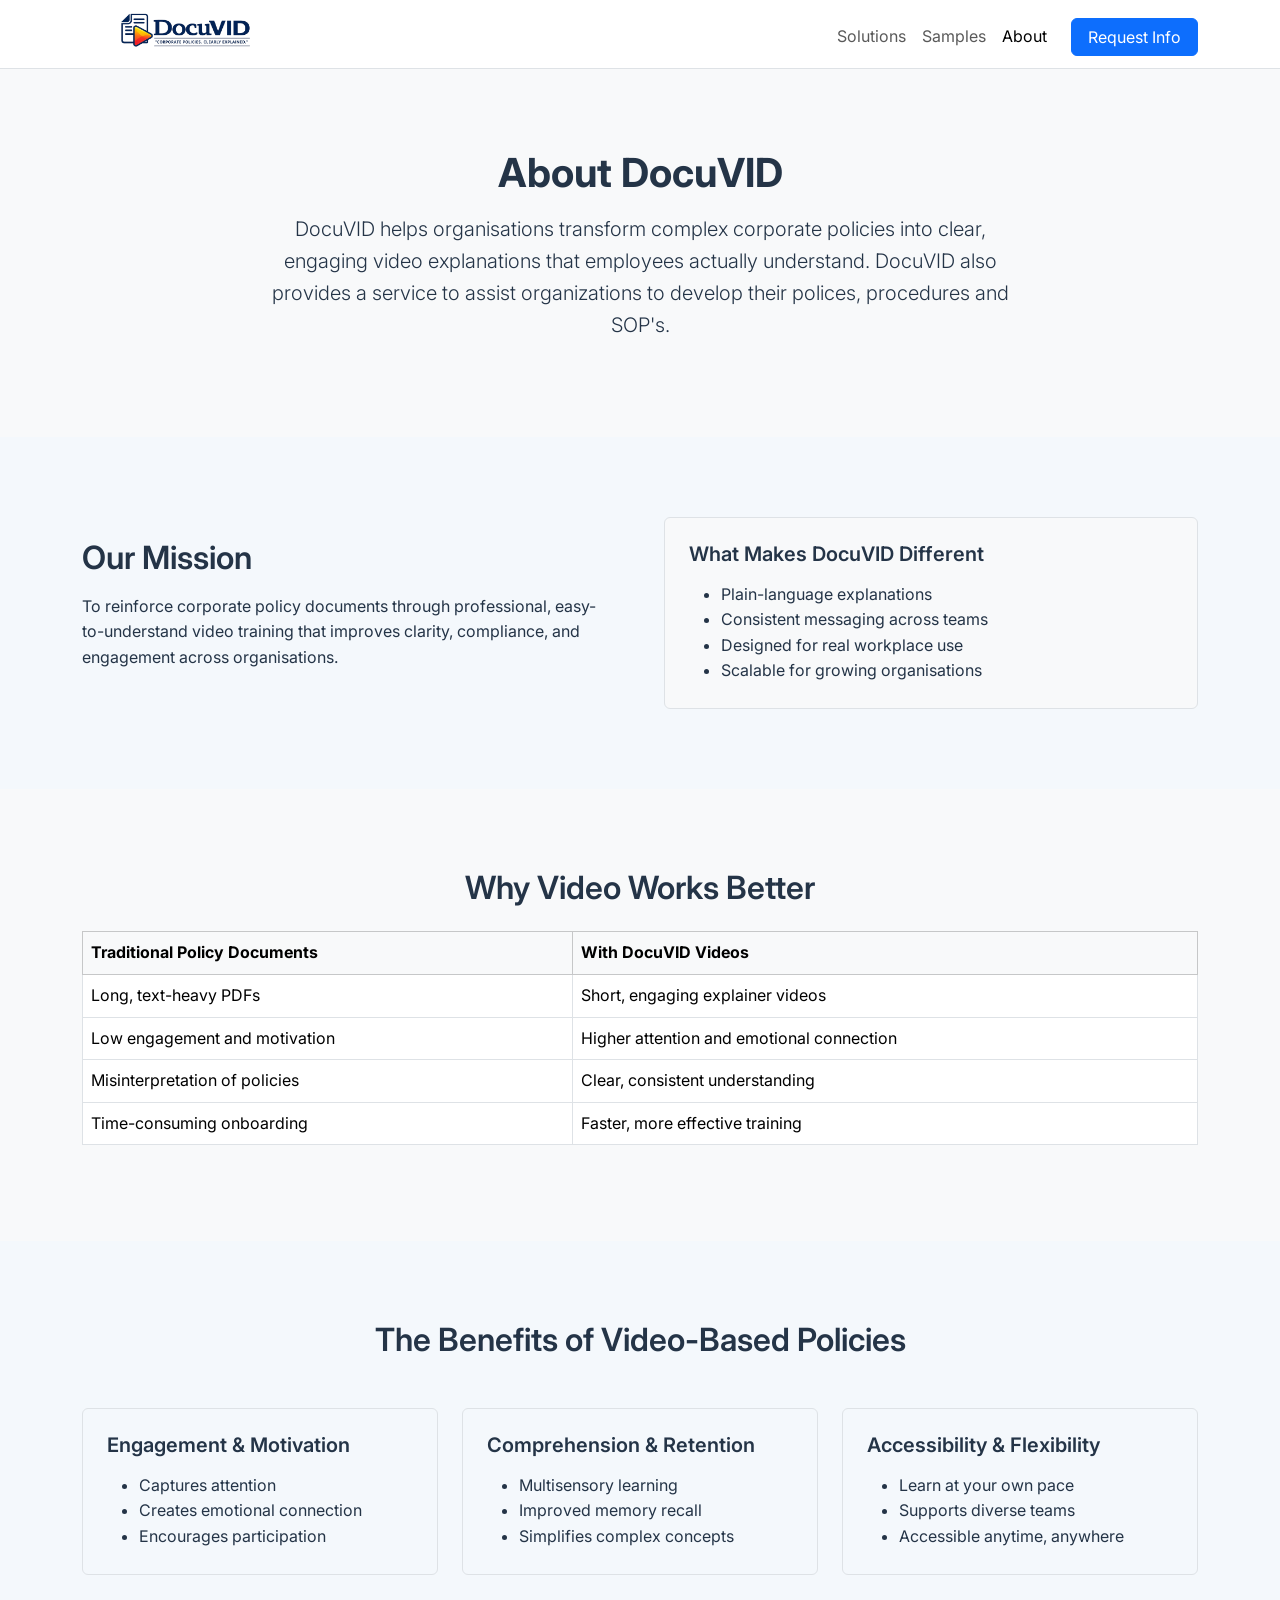
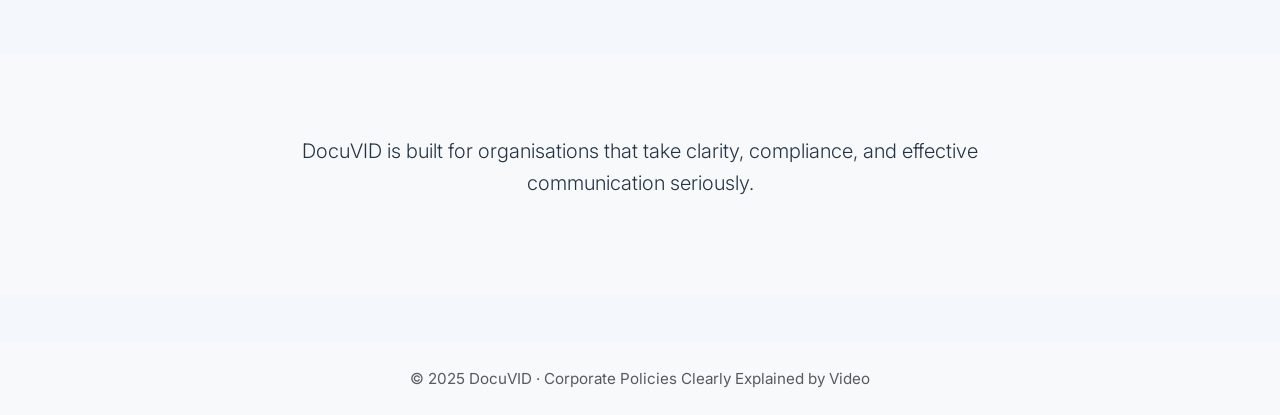
==== commit b7f07cd3: "Update about.html" ====
--- a/about.html
+++ b/about.html
@@ -62,6 +62,7 @@
       <p class="lead mt-3">
         DocuVID helps organisations transform complex corporate policies
         into clear, engaging video explanations that employees actually understand.
+        DocuVID also provides a service to assist organizations to develop their polices, procedures and SOP's.
       </p>
     </div>
   </div>
@@ -204,3 +205,4 @@
 
 
 
+
--- a/styles.css
+++ b/styles.css
@@ -54,10 +54,10 @@
   transform scales visually only.
 */
 .logo-img {
-  height: 95px;                 /* layout anchor */
+  height: 67px;                 /* layout anchor */
   width: auto;
   display: block;
-  transform: scale(5);          /* 🔥 5× visual size */
+  transform: scale(4);          /* 🔥 5× visual size */
   transform-origin: left;
   pointer-events: auto;
 }
@@ -227,3 +227,38 @@
   right: 20px;
   z-index: 999;
 }
+
+/* FIX MOBILE NAVBAR CLICK ISSUE */
+.logo-img {
+  height: 36px;
+  width: auto;
+}
+
+.navbar-brand {
+  max-width: 70%;
+  padding: 0;
+}
+
+/* Ensure hamburger is always clickable */
+.navbar-toggler {
+  z-index: 1050;
+}
+
+/* Prevent logo from overlapping menu */
+@media (max-width: 991px) {
+  .navbar-brand {
+    flex-grow: 0;
+  }
+}
+
+/* MOBILE NAVBAR COLLAPSE FIX — PREVENT LOGO OVERLAP */
+@media (max-width: 991px) {
+  .navbar {
+    align-items: flex-start;
+  }
+
+  .navbar-collapse {
+    width: 100%;
+    margin-top: 8px;
+  }
+}
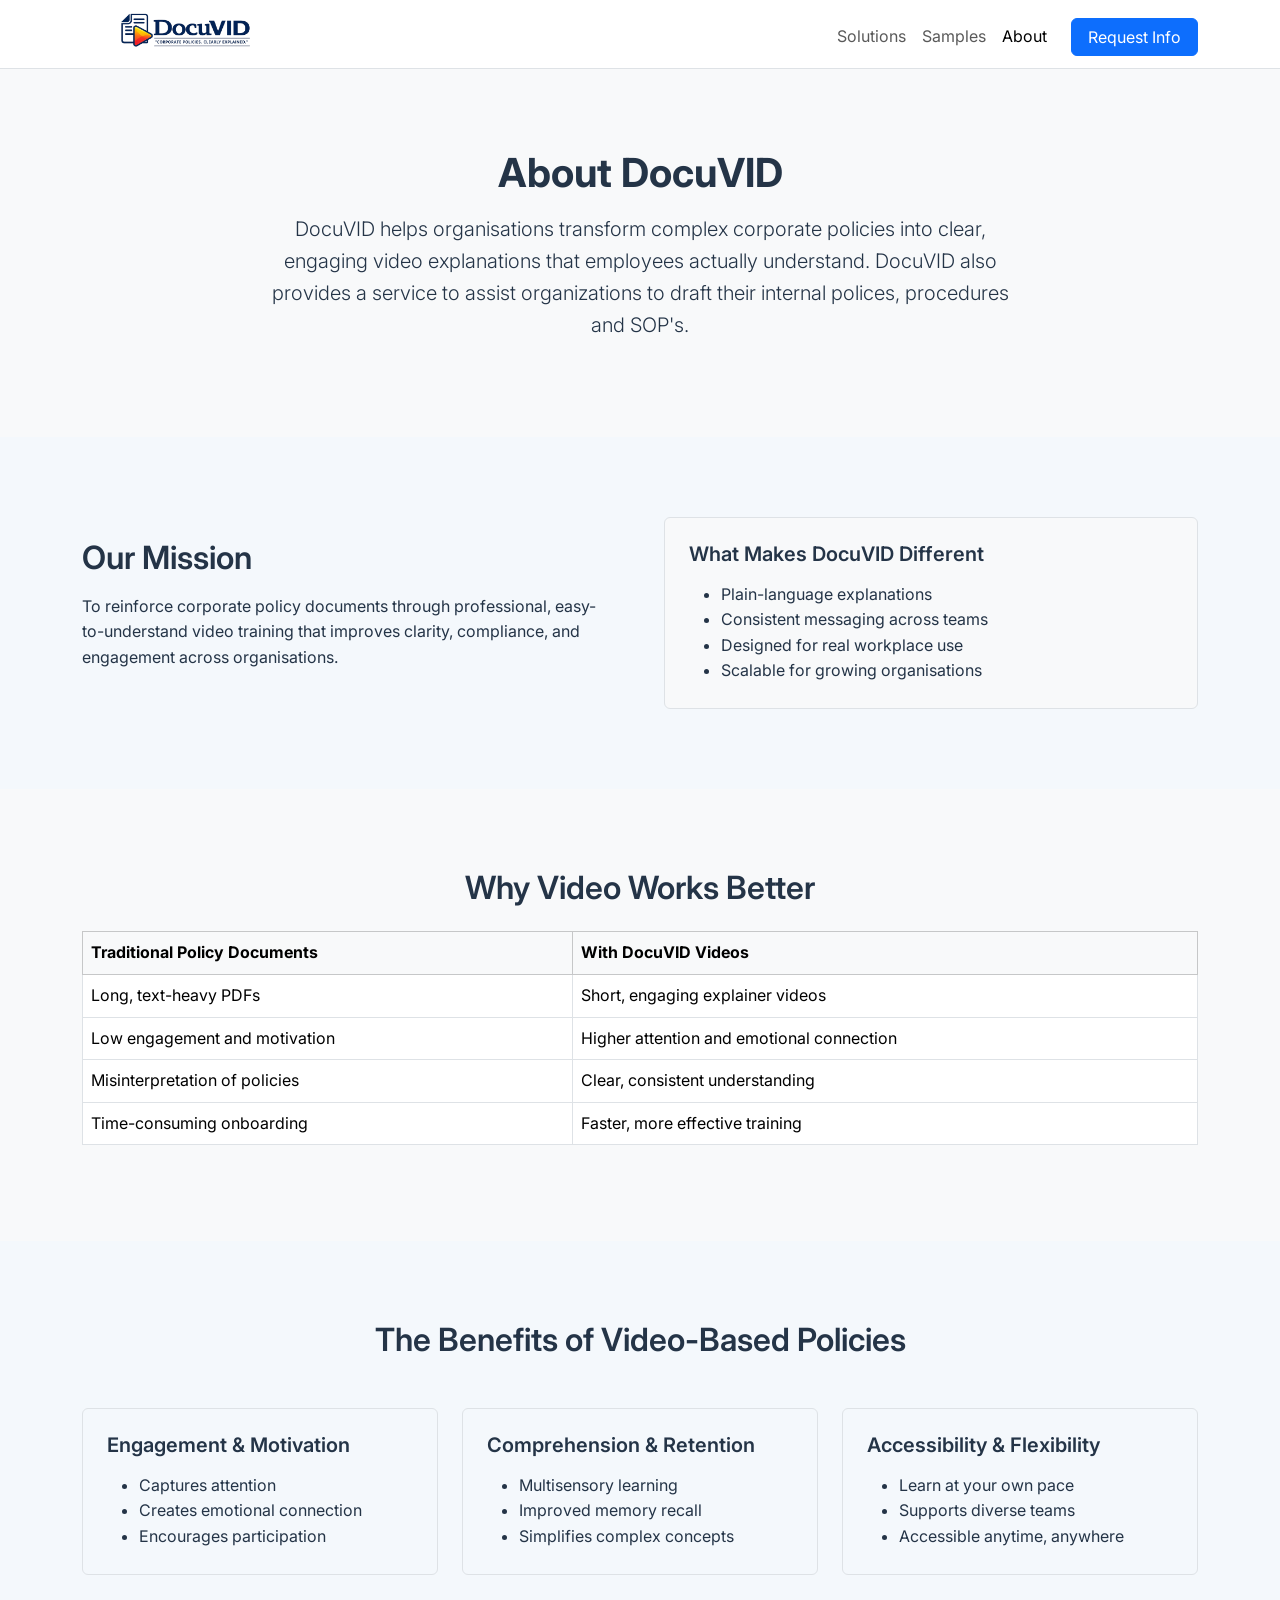
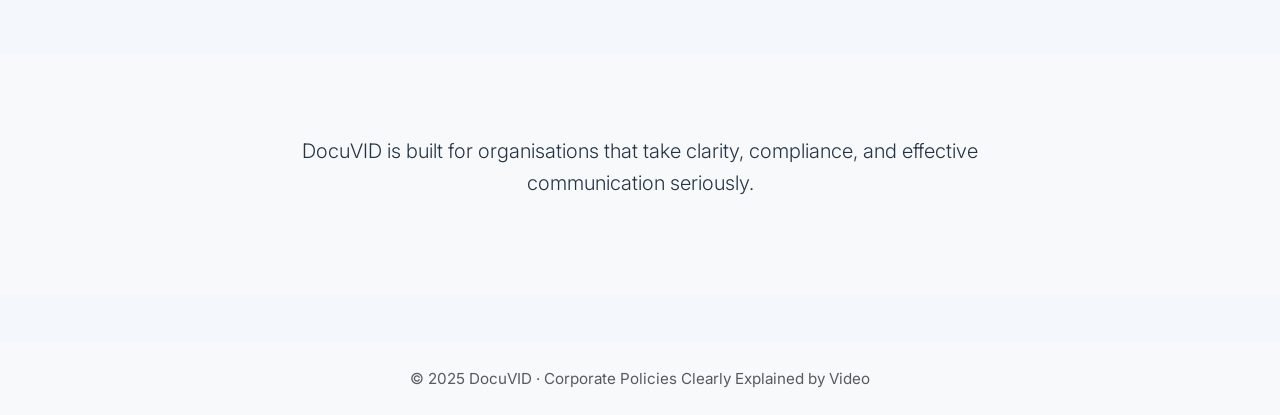
==== commit 548057dc: "Update about.html" ====
--- a/about.html
+++ b/about.html
@@ -62,7 +62,7 @@
       <p class="lead mt-3">
         DocuVID helps organisations transform complex corporate policies
         into clear, engaging video explanations that employees actually understand.
-        DocuVID also provides a service to assist organizations to develop their polices, procedures and SOP's.
+        DocuVID also provides a service to assist organizations to draft their internal polices, procedures and SOP's.
       </p>
     </div>
   </div>
@@ -206,3 +206,4 @@
 
 
 
+
